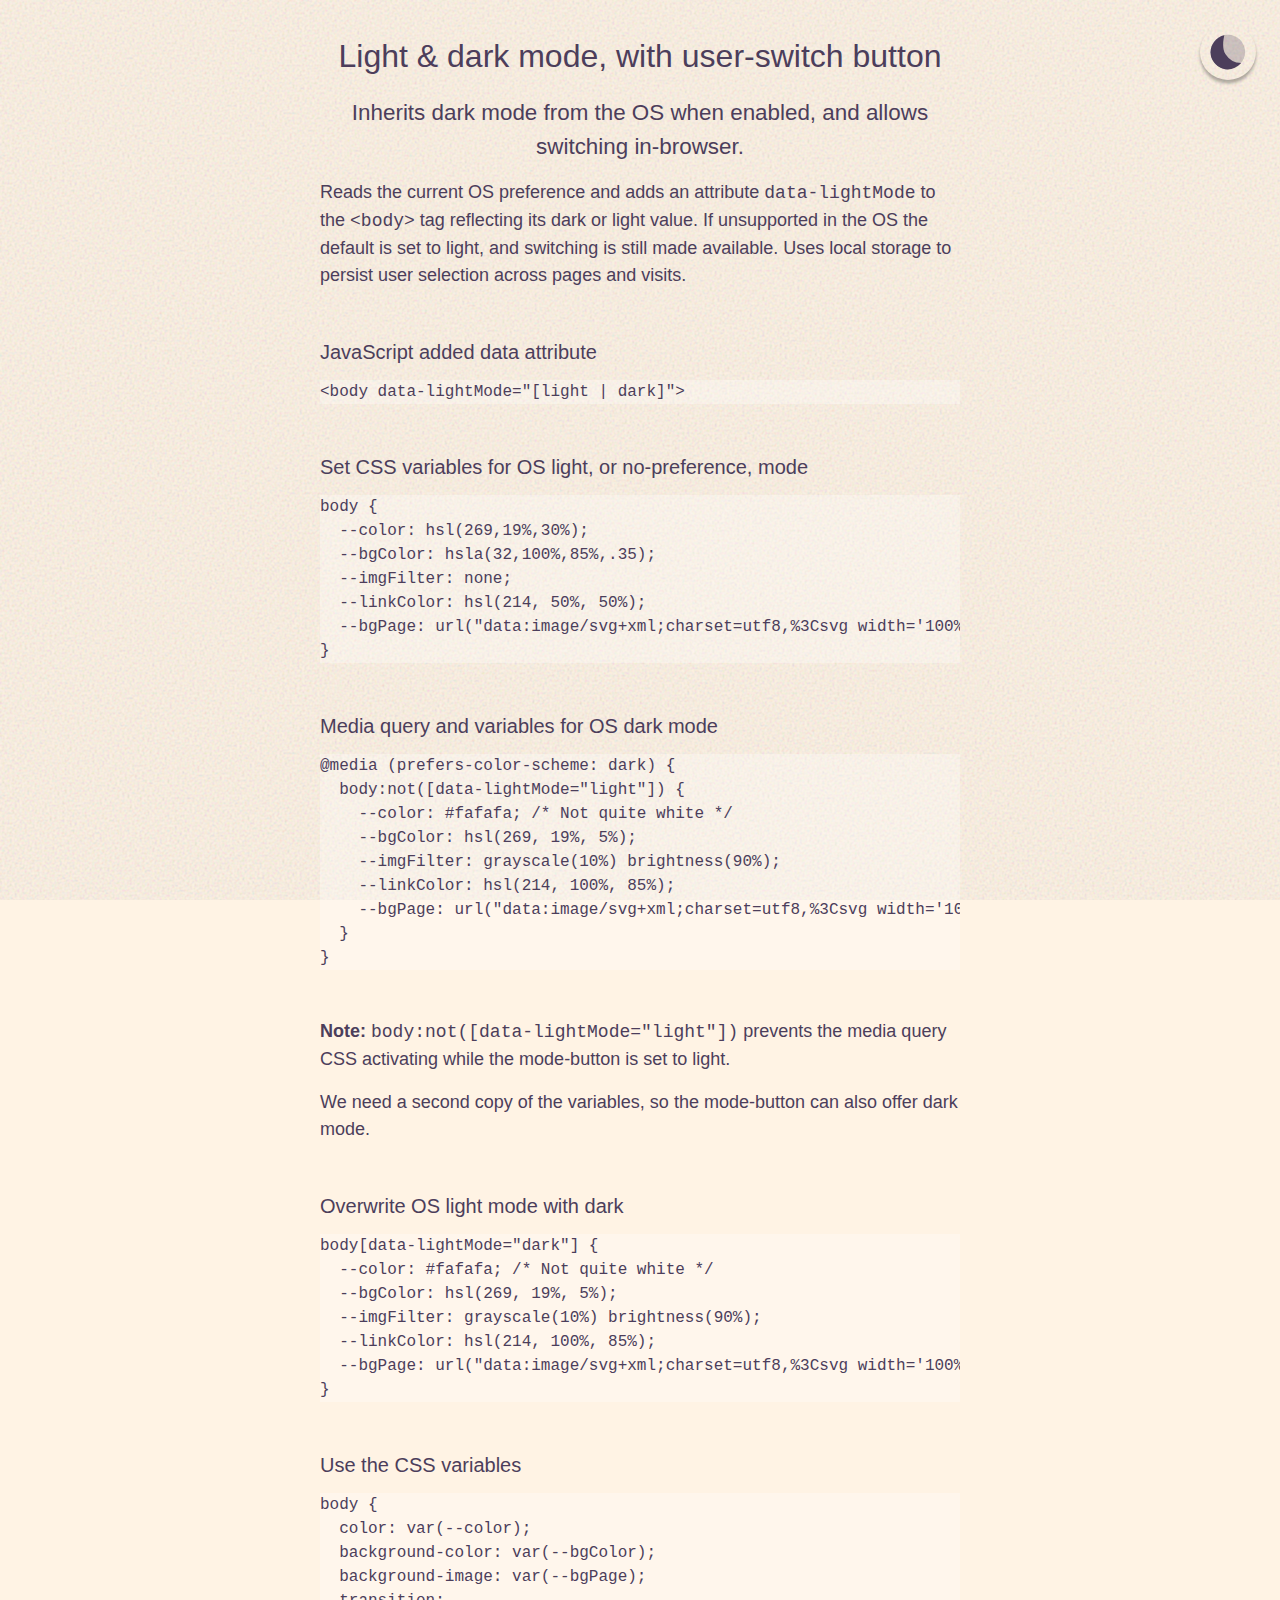
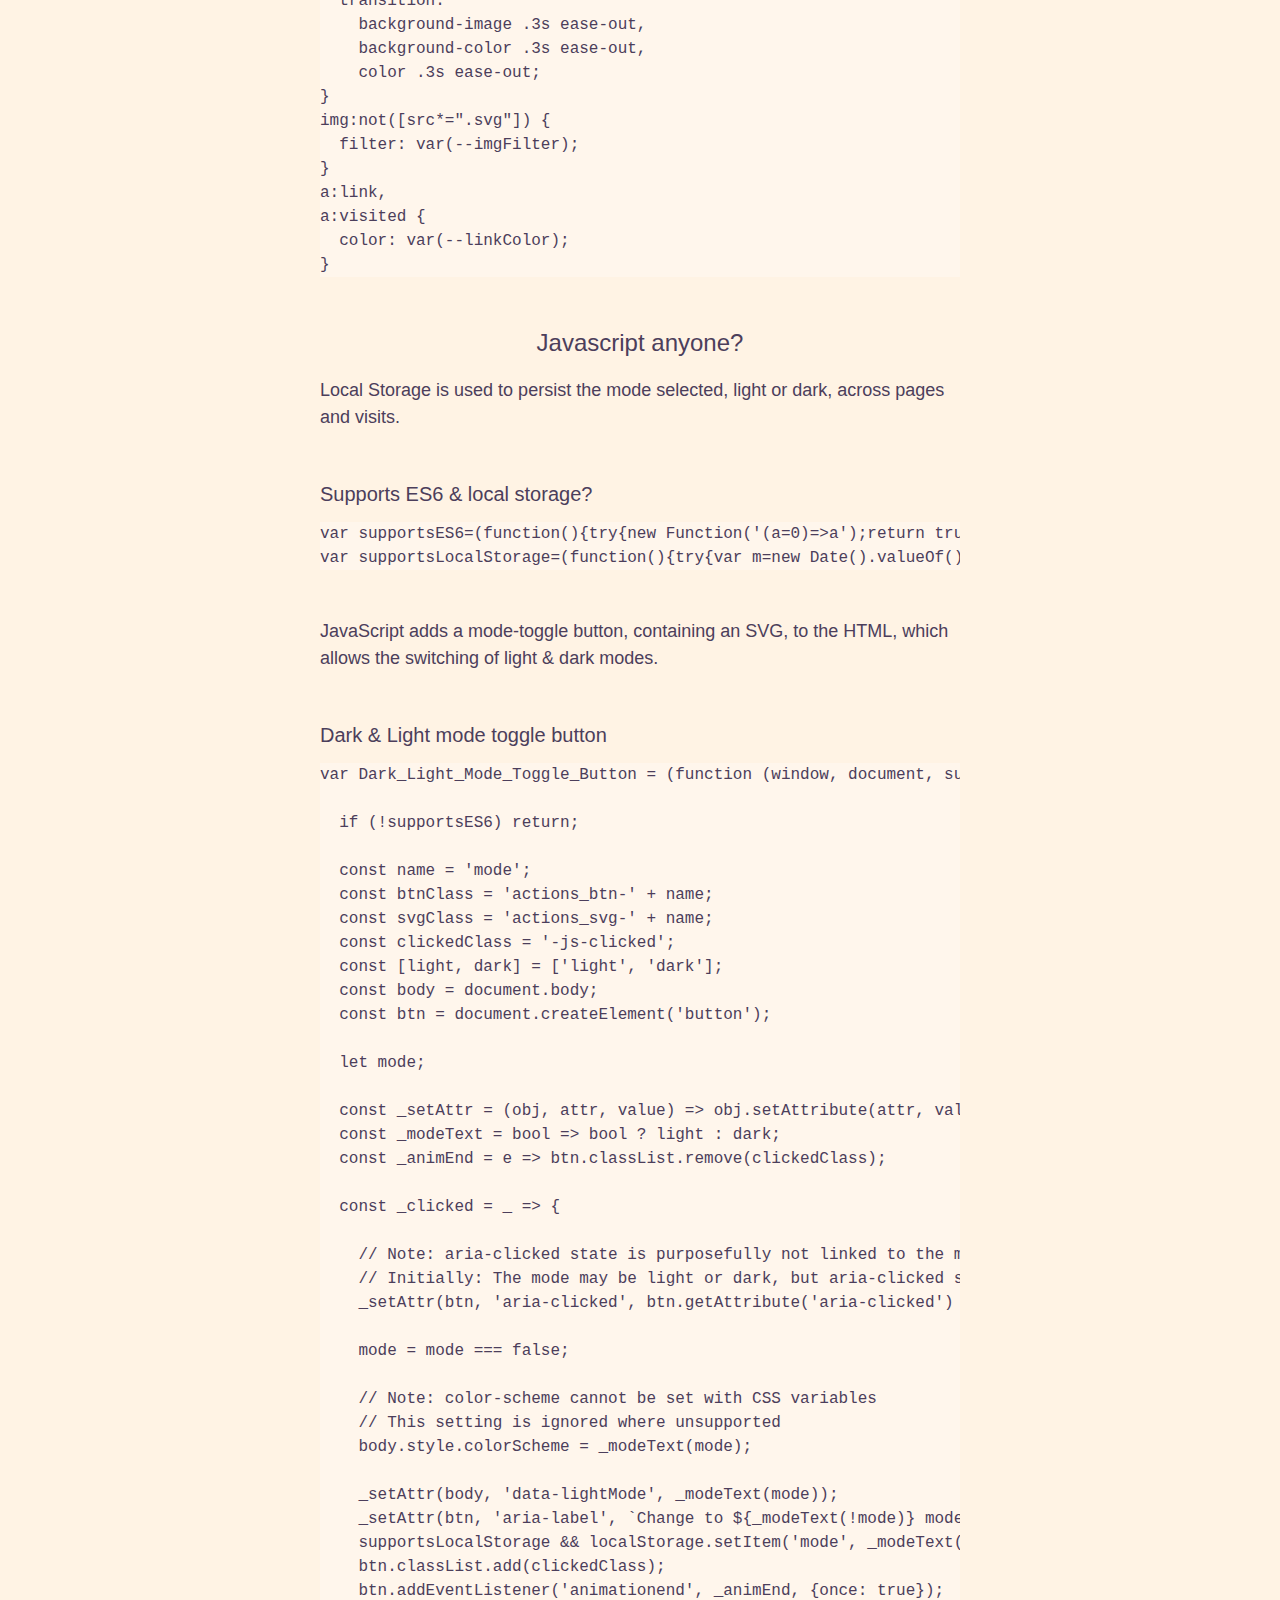
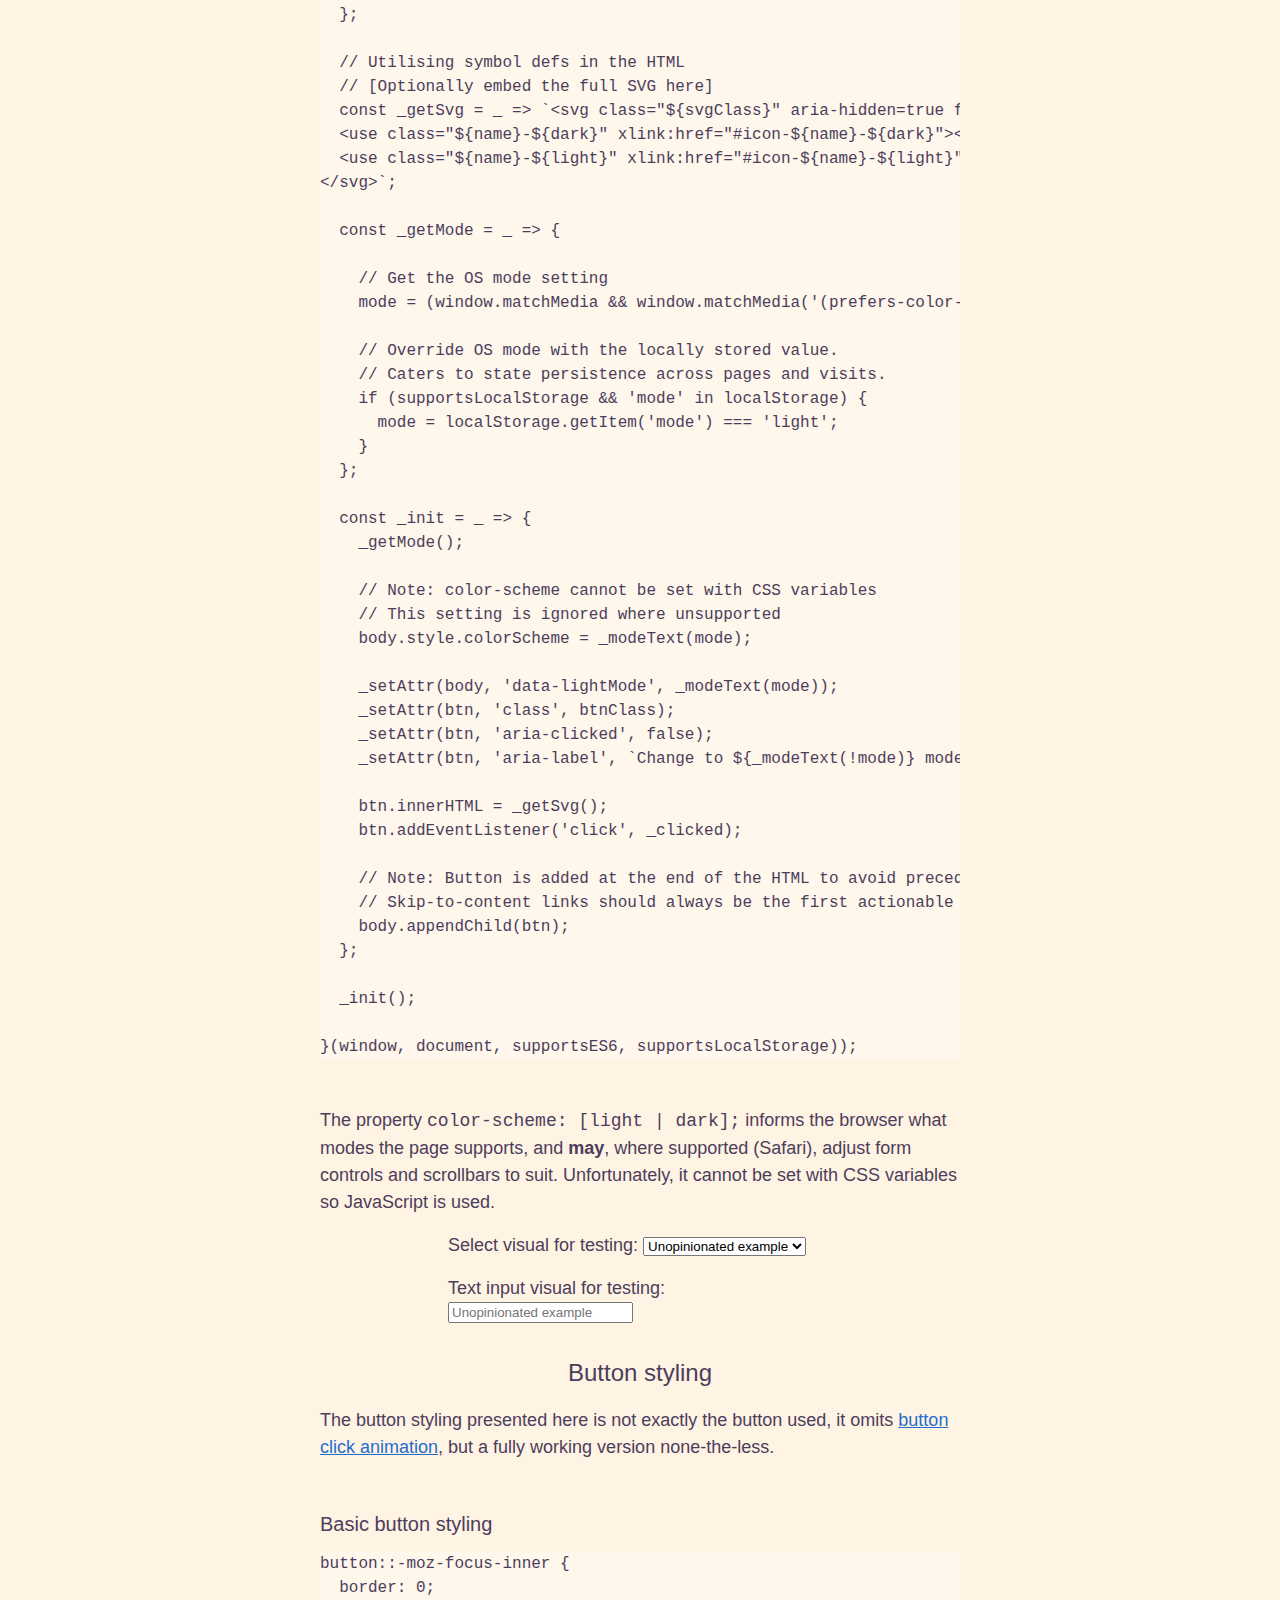
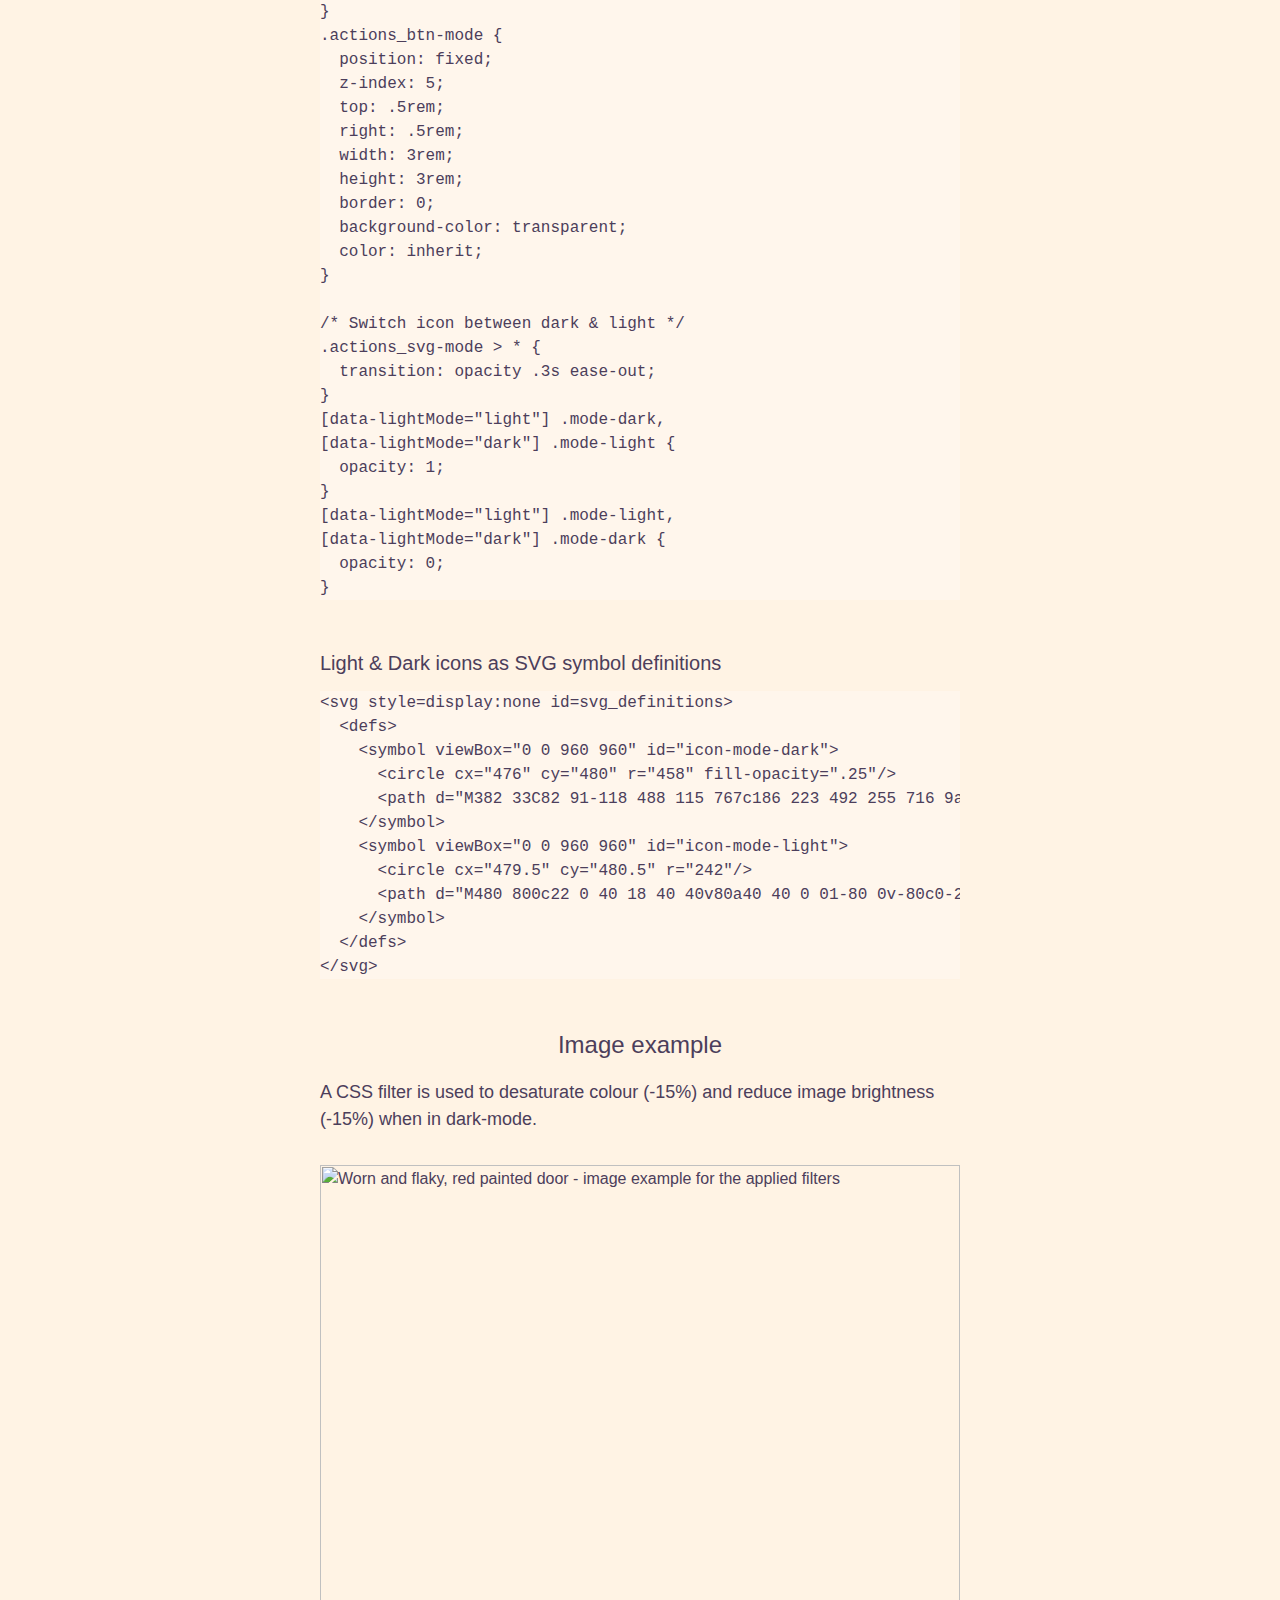
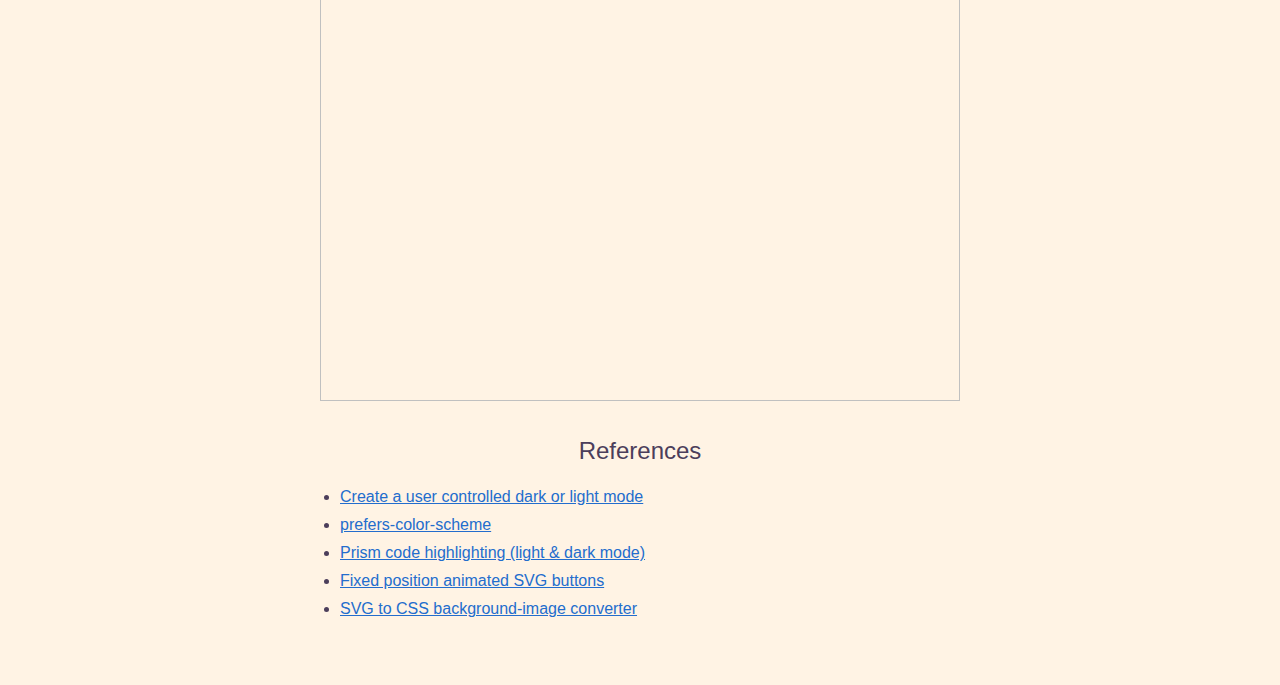
==== btn.html @ 8a1b3139 "uploading" ====
<body>

  <h1>Light &amp; dark mode, with user-switch button</h1>

  <p>Inherits dark mode from the OS when enabled, and allows switching in-browser.</p>
  
  <p>Reads the current OS preference and adds an attribute <code>data-lightMode</code> to the <code>&lt;body&gt;</code> tag reflecting its dark or light value. If unsupported in the OS the default is set to light, and switching is still made available. Uses local storage to persist user selection across pages and visits.</p>


  <figure>
    <figcaption>JavaScript added data attribute</figcaption>
    <pre><code class=language-markup spellcheck=false contenteditable>&lt;body data-lightMode="[light | dark]"&gt;</code></pre>
  </figure>


  <figure>
    <figcaption>Set CSS variables for OS light, or no-preference, mode</figcaption>
    <pre><code class=language-css spellcheck=false contenteditable>body {
  --color: hsl(269,19%,30%);
  --bgColor: hsla(32,100%,85%,.35);
  --imgFilter: none;
  --linkColor: hsl(214, 50%, 50%);
  --bgPage: url("data:image/svg+xml;charset=utf8,%3Csvg width='100%25' xmlns='http://www.w3.org/2000/svg'%3E%3Cdefs%3E%3Cfilter id='a'%3E%3CfeTurbulence type='fractalNoise' baseFrequency='.4'/%3E%3C/filter%3E%3C/defs%3E%3Crect filter='url(%23a)' opacity='.3' width='100%25' height='100%25'/%3E%3C/svg%3E");
}</code></pre>
  </figure>


  <figure>
    <figcaption>Media query and variables for OS dark mode</figcaption>
    <pre><code class=language-css spellcheck=false contenteditable>@media (prefers-color-scheme: dark) {
  body:not([data-lightMode="light"]) {
    --color: #fafafa; /* Not quite white */
    --bgColor: hsl(269, 19%, 5%);
    --imgFilter: grayscale(10%) brightness(90%);
    --linkColor: hsl(214, 100%, 85%);
    --bgPage: url("data:image/svg+xml;charset=utf8,%3Csvg width='100%25' xmlns='http://www.w3.org/2000/svg'%3E%3Cdefs%3E%3Cfilter id='a'%3E%3CfeTurbulence type='fractalNoise' baseFrequency='.4'/%3E%3C/filter%3E%3C/defs%3E%3Crect filter='url(%23a)' opacity='.3' width='100%25' height='100%25'/%3E%3C/svg%3E");
  }
}</code></pre>
  </figure>

  <p><strong>Note:</strong> <code>body:not([data-lightMode="light"])</code> prevents the media query CSS activating while the mode-button is set to light.</p>
  
  <p>We need a second copy of the variables, so the mode-button can also offer dark mode.</p>

  <figure>
    <figcaption>Overwrite OS light mode with dark</figcaption>
    <pre><code class=language-css spellcheck=false contenteditable>body[data-lightMode="dark"] {
  --color: #fafafa; /* Not quite white */
  --bgColor: hsl(269, 19%, 5%);
  --imgFilter: grayscale(10%) brightness(90%);
  --linkColor: hsl(214, 100%, 85%);
  --bgPage: url("data:image/svg+xml;charset=utf8,%3Csvg width='100%25' xmlns='http://www.w3.org/2000/svg'%3E%3Cdefs%3E%3Cfilter id='a'%3E%3CfeTurbulence type='fractalNoise' baseFrequency='.4'/%3E%3C/filter%3E%3C/defs%3E%3Crect filter='url(%23a)' opacity='.3' width='100%25' height='100%25'/%3E%3C/svg%3E");
}</code></pre>
  </figure>

  <figure>
    <figcaption>Use the CSS variables</figcaption>
    <pre><code class=language-css spellcheck=false contenteditable>body {
  color: var(--color);
  background-color: var(--bgColor);
  background-image: var(--bgPage);
  transition: 
    background-image .3s ease-out,
    background-color .3s ease-out,
    color .3s ease-out;
}
img:not([src*=".svg"]) {
  filter: var(--imgFilter);
}
a:link,
a:visited {
  color: var(--linkColor);
}</code></pre>
  </figure>



  <h2>Javascript anyone?</h2>

  <p>Local Storage is used to persist the mode selected, light or dark, across pages and visits.</p>

  <figure>
    <figcaption>Supports ES6 &amp; local storage?</figcaption>
    <pre><code class=language-javascript spellcheck=false contenteditable>var supportsES6=(function(){try{new Function('(a=0)=>a');return true}catch(err){console.log('No ES6');return false}}());
var supportsLocalStorage=(function(){try{var m=new Date().valueOf()+"";localStorage.setItem(m,m);localStorage.removeItem(m);return true}catch(e){console.log("localStorage unavailable");return false}}());</code></pre>
  </figure>


  <p>JavaScript adds a mode-toggle button, containing an SVG, to the HTML, which allows the switching of light &amp; dark modes.</p>


  <figure>
    <figcaption>Dark &amp; Light mode toggle button</figcaption>
    <pre><code class=language-javascript spellcheck=false contenteditable>var Dark_Light_Mode_Toggle_Button = (function (window, document, supportsES6, supportsLocalStorage) {

  if (!supportsES6) return;

  const name = 'mode';
  const btnClass = 'actions_btn-' + name;
  const svgClass = 'actions_svg-' + name;
  const clickedClass = '-js-clicked';
  const [light, dark] = ['light', 'dark'];
  const body = document.body;
  const btn = document.createElement('button');

  let mode;

  const _setAttr = (obj, attr, value) =&gt; obj.setAttribute(attr, value);
  const _modeText = bool =&gt; bool ? light : dark;
  const _animEnd = e =&gt; btn.classList.remove(clickedClass);

  const _clicked = _ =&gt; {

    // Note: aria-clicked state is purposefully not linked to the mode setting.
    // Initially: The mode may be light or dark, but aria-clicked state is always false.
    _setAttr(btn, 'aria-clicked', btn.getAttribute('aria-clicked') === 'false');

    mode = mode === false;

    // Note: color-scheme cannot be set with CSS variables
    // This setting is ignored where unsupported
    body.style.colorScheme = _modeText(mode);

    _setAttr(body, 'data-lightMode', _modeText(mode));
    _setAttr(btn, 'aria-label', `Change to ${_modeText(!mode)} mode`);
    supportsLocalStorage && localStorage.setItem('mode', _modeText(mode));
    btn.classList.add(clickedClass);
    btn.addEventListener('animationend', _animEnd, {once: true});
  };

  // Utilising symbol defs in the HTML
  // [Optionally embed the full SVG here]
  const _getSvg = _ =&gt; `&lt;svg class="${svgClass}" aria-hidden=true focusable=false&gt;
  &lt;use class="${name}-${dark}" xlink:href="#icon-${name}-${dark}"&gt;&lt;/use&gt;
  &lt;use class="${name}-${light}" xlink:href="#icon-${name}-${light}"&gt;&lt;/use&gt;
&lt;/svg&gt;`;

  const _getMode = _ =&gt; {

    // Get the OS mode setting
    mode = (window.matchMedia &amp;&amp; window.matchMedia('(prefers-color-scheme: dark)').matches) ? false : true;

    // Override OS mode with the locally stored value.
    // Caters to state persistence across pages and visits.
    if (supportsLocalStorage &amp;&amp; 'mode' in localStorage) {
      mode = localStorage.getItem('mode') === 'light';
    }
  };

  const _init = _ =&gt; {
    _getMode();

    // Note: color-scheme cannot be set with CSS variables
    // This setting is ignored where unsupported
    body.style.colorScheme = _modeText(mode);

    _setAttr(body, 'data-lightMode', _modeText(mode));
    _setAttr(btn, 'class', btnClass);
    _setAttr(btn, 'aria-clicked', false);
    _setAttr(btn, 'aria-label', `Change to ${_modeText(!mode)} mode`);

    btn.innerHTML = _getSvg();
    btn.addEventListener('click', _clicked);

    // Note: Button is added at the end of the HTML to avoid preceding an accessibility skip-to-content link.
    // Skip-to-content links should always be the first actionable asset on a web page.
    body.appendChild(btn);
  };

  _init();

}(window, document, supportsES6, supportsLocalStorage));</code></pre>
  </figure>


  <p>The property <code class=language-css>color-scheme: [light | dark];</code> informs the browser what modes the page supports, and <strong>may</strong>, where supported (Safari), adjust form controls and scrollbars to suit. Unfortunately, it cannot be set with CSS variables so JavaScript is used.</p>

  <p>
    <label>Select visual for testing:
      <select aria-label="Visual demonstration" role=presentation>
        <option>Unopinionated example</option>
        <option>Unopinionated example</option>
        <option>Unopinionated example</option>
        <option>Unopinionated example</option>
      </select>
    </label>
    <label>Text input visual for testing:
      <input type=text placeholder="Unopinionated example" role=presentation>
    </label>
  </p>

  <h2>Button styling</h2>


  <p>The button styling presented here is not exactly the button used, it omits <a target=_blank title="[new window]" href="https://codepen.io/2kool2/pen/aboydMX">button click animation</a>, but a fully working version none-the-less.</p>


  <figure>
    <figcaption>Basic button styling</figcaption>
    <pre><code class=language-css spellcheck=false contenteditable>button::-moz-focus-inner {
  border: 0;
}
.actions_btn-mode {
  position: fixed;
  z-index: 5;
  top: .5rem;
  right: .5rem;
  width: 3rem;
  height: 3rem;
  border: 0;
  background-color: transparent;
  color: inherit;
}

/* Switch icon between dark &amp; light */
.actions_svg-mode > * {
  transition: opacity .3s ease-out;
}
[data-lightMode="light"] .mode-dark,
[data-lightMode="dark"] .mode-light {
  opacity: 1;
}
[data-lightMode="light"] .mode-light,
[data-lightMode="dark"] .mode-dark {
  opacity: 0;
}</code></pre>
  </figure>


  <figure>
    <figcaption>Light &amp; Dark icons as SVG symbol definitions</figcaption>
    <pre><code class=language-markup spellcheck=false contenteditable>&lt;svg style=display:none id=svg_definitions&gt;
  &lt;defs&gt;
    &lt;symbol viewBox="0 0 960 960" id="icon-mode-dark"&gt;
      &lt;circle cx="476" cy="480" r="458" fill-opacity=".25"/&gt;
      &lt;path d="M382 33C82 91-118 488 115 767c186 223 492 255 716 9a515 515 0 01-421-243c-94-157-56-368-28-500z"/&gt;
    &lt;/symbol&gt;
    &lt;symbol viewBox="0 0 960 960" id="icon-mode-light"&gt;
      &lt;circle cx="479.5" cy="480.5" r="242"/&gt;
      &lt;path d="M480 800c22 0 40 18 40 40v80a40 40 0 01-80 0v-80c0-22 18-40 40-40zm480-320c0 22-18 40-40 40h-80a40 40 0 010-80h80c22 0 40 18 40 40zM706 763l57 56a40 40 0 1056-56l-56-57a40 40 0 10-57 57zm-509 56l57-56a40 40 0 10-57-57l-56 57a40 40 0 1056 56zm-77-379a40 40 0 010 80H40a40 40 0 010-80h80zm21-243l56 57a40 40 0 1057-57l-57-56a40 40 0 10-56 56zm622 57l56-57a40 40 0 10-56-56l-57 56a40 40 0 1057 57zM440 40v80a40 40 0 0080 0V40a40 40 0 00-80 0z"/&gt;
    &lt;/symbol&gt;
  &lt;/defs&gt;
&lt;/svg&gt;</code></pre>
  </figure>
  
  <section>
    <h2>Image example</h2>
    <p>A CSS filter is used to desaturate colour (-15%) and reduce image brightness (-15%) when in dark-mode.</p>
    <img src="https://websemantics.uk/unsplash/red-door.jpg" style="display:block;width:100%;max-width:40rem;margin:2rem auto" alt="Worn and flaky, red painted door - image example for the applied filters"
  </section>


  <h2>References</h2>

  <ul>
    <li><a target=_blank title="[new window]" href="https://hankchizljaw.com/wrote/create-a-user-controlled-dark-or-light-mode/">Create a user controlled dark or light mode</a></li>
    <li><a target=_blank title="[new window]" href="https://web.dev/prefers-color-scheme/">prefers-color-scheme</a></li>
    <li><a target=_blank title="[new window]" href="https://codepen.io/2kool2/pen/MEbeEg">Prism code highlighting (light & dark mode)</a></li>
    <li><a target=_blank title="[new window]" href="https://codepen.io/2kool2/pen/aboydMX">Fixed position animated SVG buttons</a></li>
    <li><a target=_blank title="[new window]" href="https://websemantics.uk/tools/svg-to-background-image-conversion/">SVG to CSS background-image converter</a></li>
<!--
    <li><a target=_blank title="[new window]" href=""></a></li>
-->
  </ul>


<!-- Icon Definitions -->

<svg style=display:none id=svg_definitions>
  <defs>

    <symbol viewBox="0 0 960 960" id="icon-mode-dark">
      <circle cx="476" cy="480" r="458" fill-opacity=".5"/>
      <path d="M382 33C82 91-118 488 115 767c186 223 492 255 716 9a515 515 0 01-421-243c-94-157-56-368-28-500z"/>
    </symbol>
    <symbol viewBox="0 0 960 960" id="icon-mode-light">
      <circle cx="479.5" cy="480.5" r="242"/>
      <path d="M480 800c22 0 40 18 40 40v80a40 40 0 01-80 0v-80c0-22 18-40 40-40zm480-320c0 22-18 40-40 40h-80a40 40 0 010-80h80c22 0 40 18 40 40zM706 763l57 56a40 40 0 1056-56l-56-57a40 40 0 10-57 57zm-509 56l57-56a40 40 0 10-57-57l-56 57a40 40 0 1056 56zm-77-379a40 40 0 010 80H40a40 40 0 010-80h80zm21-243l56 57a40 40 0 1057-57l-57-56a40 40 0 10-56 56zm622 57l56-57a40 40 0 10-56-56l-57 56a40 40 0 1057 57zM440 40v80a40 40 0 0080 0V40a40 40 0 00-80 0z"/>
    </symbol>
  </defs>
</svg>

</body>


<style id=basic_page_styles>
*, *::after, *::before {
  box-sizing: inherit;
}
body {
  font-family: sans-serif;
  text-rendering: optimizeLegibility;
  line-height: 1.5;
  margin: 1rem;
  padding-bottom: 2rem;
  background-attachment: fixed;
}
h1,h2 {
  font-weight: 100;
  margin-top: 2rem;
  margin-bottom: 1rem;
  text-align: center;
}
h1 + p {
  font-size: 1.4rem;
  text-align: center;
}
p {
  font-size: 1.125rem;
}
ul, p {
  max-width: 40rem;
  margin: 1rem auto;
}
li {
  margin:.25rem 0;
}
figure {
  max-width: 40rem;
  margin: 3rem auto;
}
figcaption {
  font-size: 1.25rem;
}
pre {
  overflow: scroll;
  background-color: hsla(0,0%,100%, 0.3);
}
code {
  font-family: monospace, monospace;
  font-size: inherit;
}
label {
  display: block;
  margin: 1rem auto;
  max-width: 24rem;
}
</style>


<style id=action_button_animations>

/* Buttons (or links) */

[class^="actions_btn"],
[class^="actions_btn"]:visited {

  /* button colors light */
  --btn-fg: #503660;
  --btn-bg: #fafafd;
  --btn-fg-hover: #418cec;
  --btn-bg-hover: #fff;

  box-sizing: content-box;
  display: block;
  width: 2.25rem;
  height: 2.25rem;
  padding: 0.25rem;
  color: var(--btn-fg);
  background-color: var(--btn-bg);
  border: 0.125rem solid transparent;
  border-radius: 50%;
  box-shadow: 0 0.25em 0.25em rgba(0, 0, 0, 0.3);
  text-decoration: none;
  outline: 0 solid;
  transition: all 0.3s ease-out;
}
[class^="actions_btn"]:hover,
[class^="actions_btn"]:focus {
  color: var(--btn-fg-hover);
  background-color: var(--btn-bg-hover);
  border-color: var(--btn-fg-hover);
  transform: scale(1.2);
  box-shadow: 0 0.5em 0.5em rgba(0, 0, 0, 0.4);
}
[class^="actions_svg"] {
  width: 2.25rem;
  height: 2.25rem;
  fill: currentColor;
  stroke: currentColor;
  border-radius: 100%;
  overflow: hidden;
  pointer-events: none;
  transition: transform 0.5s ease-out;
}

/* Button click animation */

[class^="actions_btn"].-js-clicked {
  animation: actions_btn-clicked 0.3s ease-out forwards;
}
@keyframes actions_btn-clicked {
  0% {transform: scale(1.2);}
  50% {transform: scale(0.8);}
  100% {transform: scale(1.2);}
}

/* Remove all buttons from printouts */

@media print {
  [class^="actions_container"] {
    display: none !important;
  }
}

body {
  --color: hsl(269, 19%, 30%);
  --bgColor: hsla(32,100%,85%,.35);
  --linkColor: hsla(214, 71%, 47%, 1);
  --linkColorHover: hsla(214, 100%, 35%, 1);
  --linkBgHover: hsla(214, 100%, 85%, 1);
  --linkFocus: hsla(214, 71%, 80%, 0.3);
  --focusOutline: var(--linkFocus) solid 0.25rem;
  --imgFilter: none;
  --bgPage: url("data:image/svg+xml;charset=utf8,%3Csvg xmlns='http://www.w3.org/2000/svg'%3E%3Cdefs%3E%3Cfilter id='a'%3E%3CfeTurbulence type='fractalNoise' baseFrequency='.4'/%3E%3C/filter%3E%3C/defs%3E%3Crect filter='url(%23a)' opacity='.3' width='100%25' height='100%25'/%3E%3C/svg%3E");
}
@media (prefers-color-scheme: dark) {
  body:not([data-lightMode="light"]) {
    --color: #fafafa;
    --bgColor: hsl(269, 19%, 5%);
    --linkColor: hsla(214, 100%, 80%, 1);
    --linkColorHover: hsla(214, 100%, 11%, 1);
    --linkFocus: hsla(214, 100%, 80%, .5);
    --focusOutline: hsla(214, 100%, 85%, .6) solid .25rem;
    --imgFilter: grayscale(15%) brightness(85%);
    --bgPage: url("data:image/svg+xml;charset=utf8,%3Csvg xmlns='http://www.w3.org/2000/svg'%3E%3Cdefs%3E%3Cfilter id='a'%3E%3CfeTurbulence type='fractalNoise' baseFrequency='.7'/%3E%3C/filter%3E%3C/defs%3E%3Crect filter='url(%23a)' opacity='.3' width='100%25' height='100%25'/%3E%3C/svg%3E");
  }
}
/* Duplicated dark mode for button action */
body[data-lightMode="dark"] {
  --color: #fff;
  --bgColor: hsl(269, 19%, 5%);
  --linkColor: hsla(214, 100%, 80%, 1);
  --linkColorHover: hsla(214, 100%, 11%, 1);
  --linkFocus: hsla(214, 100%, 80%, .6);
  --focusOutline: hsla(214, 100%, 85%, .6) solid .25rem;
  --imgFilter: grayscale(15%) brightness(85%);
  --bgPage: url("data:image/svg+xml;charset=utf8,%3Csvg xmlns='http://www.w3.org/2000/svg'%3E%3Cdefs%3E%3Cfilter id='a'%3E%3CfeTurbulence type='fractalNoise' baseFrequency='.7'/%3E%3C/filter%3E%3C/defs%3E%3Crect filter='url(%23a)' opacity='.3' width='100%25' height='100%25'/%3E%3C/svg%3E");
}

body {
  color: var(--color);
  background-color: var(--bgColor);
  background-image: var(--bgPage);
  transition: 
    background-image .3s ease-out,
    background-color .3s ease-out,
    color .3s ease-out;
}

img:not([src*=".svg"]) {
  filter: var(--imgFilter);
  transition: filter 0.3s ease-out;
}

a:link,
a:visited {
  color: var(--linkColor);
  text-decoration-color: var(--linkColorUnderline);
  outline: hsla(214, 71%, 80%, 0); solid .25rem;
  transition:
    color .3s ease-out,
    background-color .3s ease-out,
    outline-color .3s ease-out;
}
a:hover,
a:focus {
  color: var(--linkColorHover);
  outline: var(--linkBgHover) solid .25rem;
  background-color: var(--linkBgHover);
}

button::-moz-focus-inner {
  border: 0;
}
.actions_btn-mode {
  --fromEdge: .5rem;
  position: fixed;
  z-index: 5;
  top: var(--fromEdge);
  right: var(--fromEdge);
  width: 3rem;
  height: 3rem;
  border: 0;
  background-color: transparent;
  color: inherit;
}
@media (min-width: 768px) {
  .actions_btn-mode {
    --fromEdge: 1.5rem;
  }
}

/* Switch icon between dark &amp; light */
.actions_svg-mode > * {
  transition: opacity .3s ease-out;
}
[data-lightMode="light"] .mode-dark,
[data-lightMode="dark"] .mode-light {
  opacity: 1;
}
[data-lightMode="light"] .mode-light,
[data-lightMode="dark"] .mode-dark {
  opacity: 0;
}
</style>
<script>
  var supportsES6=(function(){try{new Function('(a=0)=>a');return true}catch(e){console.log('No ES6');return false}}());


var supportsLocalStorage=(function(){try{var m=new Date().valueOf()+"";localStorage.setItem(m,m);localStorage.removeItem(m);return true}catch(e){console.log("localStorage unavailable");return false}}());


// Adds a mode toggle button, containing an SVG, to the HTML 
var Dark_Light_Mode_Toggle_Button = (function (window, document, supportsES6, supportsLocalStorage) {

  if (!supportsES6) return;

  const name = 'mode';
  const btnClass = 'actions_btn-' + name;
  const svgClass = 'actions_svg-' + name;
  const clickedClass = '-js-clicked';
  const [light, dark] = ['light', 'dark'];
  const body = document.body;
  const btn = document.createElement('button');

  let mode;

  const _setAttr = (obj, attr, value) => obj.setAttribute(attr, value);
  const _modeText = bool => bool ? light : dark;
  const _animEnd = e => btn.classList.remove(clickedClass);


  const _clicked = _ => {

    // Note: Pressed state is purposefully not linked to the mode setting.
    // Initially the mode may be light or dark, but pressed state is always false.
    // _setAttr(btn, 'aria-pressed', btn.getAttribute('aria-pressed') === 'false');
    _setAttr(btn, 'aria-clicked', btn.getAttribute('aria-clicked') === 'false');

    mode = mode === false;
    body.style.colorScheme = _modeText(mode); // Ignored where unsupported
    _setAttr(body, 'data-lightMode', _modeText(mode));
    _setAttr(btn, 'aria-label', `Change to ${_modeText(!mode)} mode`);
    supportsLocalStorage && localStorage.setItem('mode', _modeText(mode));
    btn.classList.add(clickedClass);
    btn.addEventListener('animationend', _animEnd, {once: true});
  };


// Using symbol defs in the HTML
//   const _getSvg = _ => `<svg class=${svgClass} aria-hidden=true focusable=false>
//   <use class="${name}-${dark}" xlink:href="#icon-${name}-${dark}"></use>
//   <use class="${name}-${light}" xlink:href="#icon-${name}-${light}"></use>
// </svg>`;

  // Using an embedded SVG - So I can include this JS into other CodePen projects
  const _getSvg = _ => `<svg class="${svgClass}" aria-hidden=true focusable=false viewbox="0 0 960 960">
  <g class="${name}-${dark}">
    <circle cx="476" cy="480" r="458" fill-opacity=".25"/>
    <path d="M382 33C82 91-118 488 115 767c186 223 492 255 716 9a515 515 0 01-421-243c-94-157-56-368-28-500z"/>
  </g>
  <g class="${name}-${light}">
    <circle cx="479.5" cy="480.5" r="242"/>
    <path d="M480 800c22 0 40 18 40 40v80a40 40 0 01-80 0v-80c0-22 18-40 40-40zm480-320c0 22-18 40-40 40h-80a40 40 0 010-80h80c22 0 40 18 40 40zM706 763l57 56a40 40 0 1056-56l-56-57a40 40 0 10-57 57zm-509 56l57-56a40 40 0 10-57-57l-56 57a40 40 0 1056 56zm-77-379a40 40 0 010 80H40a40 40 0 010-80h80zm21-243l56 57a40 40 0 1057-57l-57-56a40 40 0 10-56 56zm622 57l56-57a40 40 0 10-56-56l-57 56a40 40 0 1057 57zM440 40v80a40 40 0 0080 0V40a40 40 0 00-80 0z"/>
  </g>
</svg>`;


  const _getMode = _ => {

    // Get the OS mode setting
    mode = (window.matchMedia && window.matchMedia('(prefers-color-scheme: dark)').matches) ? false : true;

    // Override OS mode with the locally stored value.
    // Caters to state persistence across pages and visits.
    if (supportsLocalStorage && 'mode' in localStorage) {
      mode = localStorage.getItem('mode') === 'light';
    }
  };


  const _init = _ => {

    _getMode();

    // color-scheme cannot be set with CSS variable
    // Ignored where unsupported
    body.style.colorScheme = _modeText(mode);

    _setAttr(body, 'data-lightMode', _modeText(mode));
    _setAttr(btn, 'class', btnClass);
    // _setAttr(btn, 'aria-pressed', false);
    _setAttr(btn, 'role', 'switch');
    _setAttr(btn, 'aria-clicked', false);
    _setAttr(btn, 'aria-label', `Change to ${_modeText(!mode)} mode`);

    btn.innerHTML = _getSvg();
    btn.addEventListener('click', _clicked);

    // Note: Button is added at the end of the HTML to avoid preceding an accessibility skip-to-content link.
    // Skip-to-content links should always be the first actionable asset on a web page.
    body.appendChild(btn);
    
  };

  _init();

}(window, document, supportsES6, supportsLocalStorage));

</script>
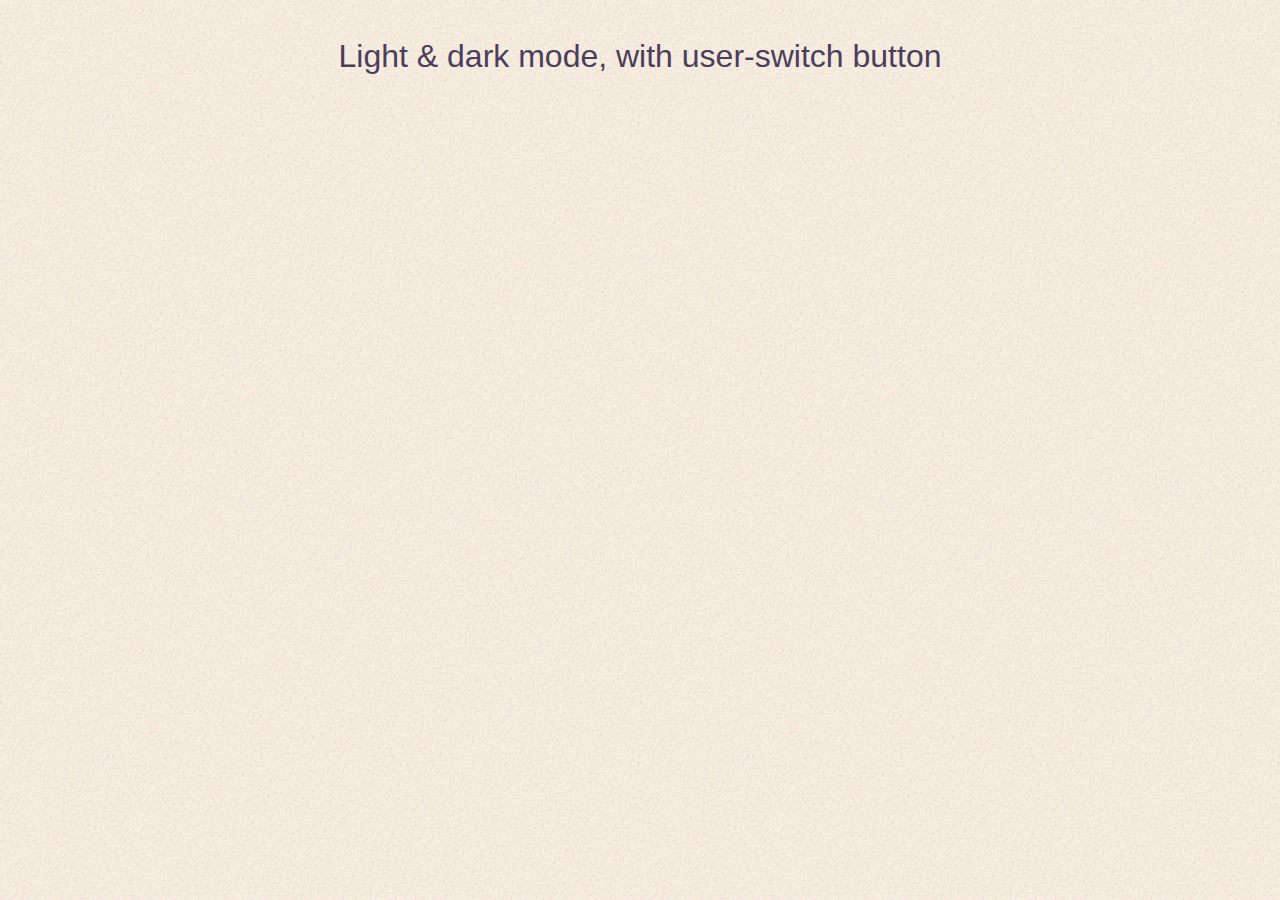
==== commit d3a787b5: "updates" ====
--- a/btn.html
+++ b/btn.html
@@ -1,270 +1,15 @@
+<!DOCTYPE html>
+<html lang="en">
+<head>
+  <meta charset="UTF-8">
+  <meta http-equiv="X-UA-Compatible" content="IE=edge">
+  <meta name="viewport" content="width=device-width, initial-scale=1.0">
+  <title>Dark mode</title>
+  <link rel="stylesheet" href="./stylebtn.css">
+</head>
 <body>
 
   <h1>Light &amp; dark mode, with user-switch button</h1>
-
-  <p>Inherits dark mode from the OS when enabled, and allows switching in-browser.</p>
-  
-  <p>Reads the current OS preference and adds an attribute <code>data-lightMode</code> to the <code>&lt;body&gt;</code> tag reflecting its dark or light value. If unsupported in the OS the default is set to light, and switching is still made available. Uses local storage to persist user selection across pages and visits.</p>
-
-
-  <figure>
-    <figcaption>JavaScript added data attribute</figcaption>
-    <pre><code class=language-markup spellcheck=false contenteditable>&lt;body data-lightMode="[light | dark]"&gt;</code></pre>
-  </figure>
-
-
-  <figure>
-    <figcaption>Set CSS variables for OS light, or no-preference, mode</figcaption>
-    <pre><code class=language-css spellcheck=false contenteditable>body {
-  --color: hsl(269,19%,30%);
-  --bgColor: hsla(32,100%,85%,.35);
-  --imgFilter: none;
-  --linkColor: hsl(214, 50%, 50%);
-  --bgPage: url("data:image/svg+xml;charset=utf8,%3Csvg width='100%25' xmlns='http://www.w3.org/2000/svg'%3E%3Cdefs%3E%3Cfilter id='a'%3E%3CfeTurbulence type='fractalNoise' baseFrequency='.4'/%3E%3C/filter%3E%3C/defs%3E%3Crect filter='url(%23a)' opacity='.3' width='100%25' height='100%25'/%3E%3C/svg%3E");
-}</code></pre>
-  </figure>
-
-
-  <figure>
-    <figcaption>Media query and variables for OS dark mode</figcaption>
-    <pre><code class=language-css spellcheck=false contenteditable>@media (prefers-color-scheme: dark) {
-  body:not([data-lightMode="light"]) {
-    --color: #fafafa; /* Not quite white */
-    --bgColor: hsl(269, 19%, 5%);
-    --imgFilter: grayscale(10%) brightness(90%);
-    --linkColor: hsl(214, 100%, 85%);
-    --bgPage: url("data:image/svg+xml;charset=utf8,%3Csvg width='100%25' xmlns='http://www.w3.org/2000/svg'%3E%3Cdefs%3E%3Cfilter id='a'%3E%3CfeTurbulence type='fractalNoise' baseFrequency='.4'/%3E%3C/filter%3E%3C/defs%3E%3Crect filter='url(%23a)' opacity='.3' width='100%25' height='100%25'/%3E%3C/svg%3E");
-  }
-}</code></pre>
-  </figure>
-
-  <p><strong>Note:</strong> <code>body:not([data-lightMode="light"])</code> prevents the media query CSS activating while the mode-button is set to light.</p>
-  
-  <p>We need a second copy of the variables, so the mode-button can also offer dark mode.</p>
-
-  <figure>
-    <figcaption>Overwrite OS light mode with dark</figcaption>
-    <pre><code class=language-css spellcheck=false contenteditable>body[data-lightMode="dark"] {
-  --color: #fafafa; /* Not quite white */
-  --bgColor: hsl(269, 19%, 5%);
-  --imgFilter: grayscale(10%) brightness(90%);
-  --linkColor: hsl(214, 100%, 85%);
-  --bgPage: url("data:image/svg+xml;charset=utf8,%3Csvg width='100%25' xmlns='http://www.w3.org/2000/svg'%3E%3Cdefs%3E%3Cfilter id='a'%3E%3CfeTurbulence type='fractalNoise' baseFrequency='.4'/%3E%3C/filter%3E%3C/defs%3E%3Crect filter='url(%23a)' opacity='.3' width='100%25' height='100%25'/%3E%3C/svg%3E");
-}</code></pre>
-  </figure>
-
-  <figure>
-    <figcaption>Use the CSS variables</figcaption>
-    <pre><code class=language-css spellcheck=false contenteditable>body {
-  color: var(--color);
-  background-color: var(--bgColor);
-  background-image: var(--bgPage);
-  transition: 
-    background-image .3s ease-out,
-    background-color .3s ease-out,
-    color .3s ease-out;
-}
-img:not([src*=".svg"]) {
-  filter: var(--imgFilter);
-}
-a:link,
-a:visited {
-  color: var(--linkColor);
-}</code></pre>
-  </figure>
-
-
-
-  <h2>Javascript anyone?</h2>
-
-  <p>Local Storage is used to persist the mode selected, light or dark, across pages and visits.</p>
-
-  <figure>
-    <figcaption>Supports ES6 &amp; local storage?</figcaption>
-    <pre><code class=language-javascript spellcheck=false contenteditable>var supportsES6=(function(){try{new Function('(a=0)=>a');return true}catch(err){console.log('No ES6');return false}}());
-var supportsLocalStorage=(function(){try{var m=new Date().valueOf()+"";localStorage.setItem(m,m);localStorage.removeItem(m);return true}catch(e){console.log("localStorage unavailable");return false}}());</code></pre>
-  </figure>
-
-
-  <p>JavaScript adds a mode-toggle button, containing an SVG, to the HTML, which allows the switching of light &amp; dark modes.</p>
-
-
-  <figure>
-    <figcaption>Dark &amp; Light mode toggle button</figcaption>
-    <pre><code class=language-javascript spellcheck=false contenteditable>var Dark_Light_Mode_Toggle_Button = (function (window, document, supportsES6, supportsLocalStorage) {
-
-  if (!supportsES6) return;
-
-  const name = 'mode';
-  const btnClass = 'actions_btn-' + name;
-  const svgClass = 'actions_svg-' + name;
-  const clickedClass = '-js-clicked';
-  const [light, dark] = ['light', 'dark'];
-  const body = document.body;
-  const btn = document.createElement('button');
-
-  let mode;
-
-  const _setAttr = (obj, attr, value) =&gt; obj.setAttribute(attr, value);
-  const _modeText = bool =&gt; bool ? light : dark;
-  const _animEnd = e =&gt; btn.classList.remove(clickedClass);
-
-  const _clicked = _ =&gt; {
-
-    // Note: aria-clicked state is purposefully not linked to the mode setting.
-    // Initially: The mode may be light or dark, but aria-clicked state is always false.
-    _setAttr(btn, 'aria-clicked', btn.getAttribute('aria-clicked') === 'false');
-
-    mode = mode === false;
-
-    // Note: color-scheme cannot be set with CSS variables
-    // This setting is ignored where unsupported
-    body.style.colorScheme = _modeText(mode);
-
-    _setAttr(body, 'data-lightMode', _modeText(mode));
-    _setAttr(btn, 'aria-label', `Change to ${_modeText(!mode)} mode`);
-    supportsLocalStorage && localStorage.setItem('mode', _modeText(mode));
-    btn.classList.add(clickedClass);
-    btn.addEventListener('animationend', _animEnd, {once: true});
-  };
-
-  // Utilising symbol defs in the HTML
-  // [Optionally embed the full SVG here]
-  const _getSvg = _ =&gt; `&lt;svg class="${svgClass}" aria-hidden=true focusable=false&gt;
-  &lt;use class="${name}-${dark}" xlink:href="#icon-${name}-${dark}"&gt;&lt;/use&gt;
-  &lt;use class="${name}-${light}" xlink:href="#icon-${name}-${light}"&gt;&lt;/use&gt;
-&lt;/svg&gt;`;
-
-  const _getMode = _ =&gt; {
-
-    // Get the OS mode setting
-    mode = (window.matchMedia &amp;&amp; window.matchMedia('(prefers-color-scheme: dark)').matches) ? false : true;
-
-    // Override OS mode with the locally stored value.
-    // Caters to state persistence across pages and visits.
-    if (supportsLocalStorage &amp;&amp; 'mode' in localStorage) {
-      mode = localStorage.getItem('mode') === 'light';
-    }
-  };
-
-  const _init = _ =&gt; {
-    _getMode();
-
-    // Note: color-scheme cannot be set with CSS variables
-    // This setting is ignored where unsupported
-    body.style.colorScheme = _modeText(mode);
-
-    _setAttr(body, 'data-lightMode', _modeText(mode));
-    _setAttr(btn, 'class', btnClass);
-    _setAttr(btn, 'aria-clicked', false);
-    _setAttr(btn, 'aria-label', `Change to ${_modeText(!mode)} mode`);
-
-    btn.innerHTML = _getSvg();
-    btn.addEventListener('click', _clicked);
-
-    // Note: Button is added at the end of the HTML to avoid preceding an accessibility skip-to-content link.
-    // Skip-to-content links should always be the first actionable asset on a web page.
-    body.appendChild(btn);
-  };
-
-  _init();
-
-}(window, document, supportsES6, supportsLocalStorage));</code></pre>
-  </figure>
-
-
-  <p>The property <code class=language-css>color-scheme: [light | dark];</code> informs the browser what modes the page supports, and <strong>may</strong>, where supported (Safari), adjust form controls and scrollbars to suit. Unfortunately, it cannot be set with CSS variables so JavaScript is used.</p>
-
-  <p>
-    <label>Select visual for testing:
-      <select aria-label="Visual demonstration" role=presentation>
-        <option>Unopinionated example</option>
-        <option>Unopinionated example</option>
-        <option>Unopinionated example</option>
-        <option>Unopinionated example</option>
-      </select>
-    </label>
-    <label>Text input visual for testing:
-      <input type=text placeholder="Unopinionated example" role=presentation>
-    </label>
-  </p>
-
-  <h2>Button styling</h2>
-
-
-  <p>The button styling presented here is not exactly the button used, it omits <a target=_blank title="[new window]" href="https://codepen.io/2kool2/pen/aboydMX">button click animation</a>, but a fully working version none-the-less.</p>
-
-
-  <figure>
-    <figcaption>Basic button styling</figcaption>
-    <pre><code class=language-css spellcheck=false contenteditable>button::-moz-focus-inner {
-  border: 0;
-}
-.actions_btn-mode {
-  position: fixed;
-  z-index: 5;
-  top: .5rem;
-  right: .5rem;
-  width: 3rem;
-  height: 3rem;
-  border: 0;
-  background-color: transparent;
-  color: inherit;
-}
-
-/* Switch icon between dark &amp; light */
-.actions_svg-mode > * {
-  transition: opacity .3s ease-out;
-}
-[data-lightMode="light"] .mode-dark,
-[data-lightMode="dark"] .mode-light {
-  opacity: 1;
-}
-[data-lightMode="light"] .mode-light,
-[data-lightMode="dark"] .mode-dark {
-  opacity: 0;
-}</code></pre>
-  </figure>
-
-
-  <figure>
-    <figcaption>Light &amp; Dark icons as SVG symbol definitions</figcaption>
-    <pre><code class=language-markup spellcheck=false contenteditable>&lt;svg style=display:none id=svg_definitions&gt;
-  &lt;defs&gt;
-    &lt;symbol viewBox="0 0 960 960" id="icon-mode-dark"&gt;
-      &lt;circle cx="476" cy="480" r="458" fill-opacity=".25"/&gt;
-      &lt;path d="M382 33C82 91-118 488 115 767c186 223 492 255 716 9a515 515 0 01-421-243c-94-157-56-368-28-500z"/&gt;
-    &lt;/symbol&gt;
-    &lt;symbol viewBox="0 0 960 960" id="icon-mode-light"&gt;
-      &lt;circle cx="479.5" cy="480.5" r="242"/&gt;
-      &lt;path d="M480 800c22 0 40 18 40 40v80a40 40 0 01-80 0v-80c0-22 18-40 40-40zm480-320c0 22-18 40-40 40h-80a40 40 0 010-80h80c22 0 40 18 40 40zM706 763l57 56a40 40 0 1056-56l-56-57a40 40 0 10-57 57zm-509 56l57-56a40 40 0 10-57-57l-56 57a40 40 0 1056 56zm-77-379a40 40 0 010 80H40a40 40 0 010-80h80zm21-243l56 57a40 40 0 1057-57l-57-56a40 40 0 10-56 56zm622 57l56-57a40 40 0 10-56-56l-57 56a40 40 0 1057 57zM440 40v80a40 40 0 0080 0V40a40 40 0 00-80 0z"/&gt;
-    &lt;/symbol&gt;
-  &lt;/defs&gt;
-&lt;/svg&gt;</code></pre>
-  </figure>
-  
-  <section>
-    <h2>Image example</h2>
-    <p>A CSS filter is used to desaturate colour (-15%) and reduce image brightness (-15%) when in dark-mode.</p>
-    <img src="https://websemantics.uk/unsplash/red-door.jpg" style="display:block;width:100%;max-width:40rem;margin:2rem auto" alt="Worn and flaky, red painted door - image example for the applied filters"
-  </section>
-
-
-  <h2>References</h2>
-
-  <ul>
-    <li><a target=_blank title="[new window]" href="https://hankchizljaw.com/wrote/create-a-user-controlled-dark-or-light-mode/">Create a user controlled dark or light mode</a></li>
-    <li><a target=_blank title="[new window]" href="https://web.dev/prefers-color-scheme/">prefers-color-scheme</a></li>
-    <li><a target=_blank title="[new window]" href="https://codepen.io/2kool2/pen/MEbeEg">Prism code highlighting (light & dark mode)</a></li>
-    <li><a target=_blank title="[new window]" href="https://codepen.io/2kool2/pen/aboydMX">Fixed position animated SVG buttons</a></li>
-    <li><a target=_blank title="[new window]" href="https://websemantics.uk/tools/svg-to-background-image-conversion/">SVG to CSS background-image converter</a></li>
-<!--
-    <li><a target=_blank title="[new window]" href=""></a></li>
--->
-  </ul>
-
-
-<!-- Icon Definitions -->
 
 <svg style=display:none id=svg_definitions>
   <defs>
@@ -280,332 +25,7 @@
   </defs>
 </svg>
 
+<script src="./indexbtn.js">
+</script>
 </body>
-
-
-<style id=basic_page_styles>
-*, *::after, *::before {
-  box-sizing: inherit;
-}
-body {
-  font-family: sans-serif;
-  text-rendering: optimizeLegibility;
-  line-height: 1.5;
-  margin: 1rem;
-  padding-bottom: 2rem;
-  background-attachment: fixed;
-}
-h1,h2 {
-  font-weight: 100;
-  margin-top: 2rem;
-  margin-bottom: 1rem;
-  text-align: center;
-}
-h1 + p {
-  font-size: 1.4rem;
-  text-align: center;
-}
-p {
-  font-size: 1.125rem;
-}
-ul, p {
-  max-width: 40rem;
-  margin: 1rem auto;
-}
-li {
-  margin:.25rem 0;
-}
-figure {
-  max-width: 40rem;
-  margin: 3rem auto;
-}
-figcaption {
-  font-size: 1.25rem;
-}
-pre {
-  overflow: scroll;
-  background-color: hsla(0,0%,100%, 0.3);
-}
-code {
-  font-family: monospace, monospace;
-  font-size: inherit;
-}
-label {
-  display: block;
-  margin: 1rem auto;
-  max-width: 24rem;
-}
-</style>
-
-
-<style id=action_button_animations>
-
-/* Buttons (or links) */
-
-[class^="actions_btn"],
-[class^="actions_btn"]:visited {
-
-  /* button colors light */
-  --btn-fg: #503660;
-  --btn-bg: #fafafd;
-  --btn-fg-hover: #418cec;
-  --btn-bg-hover: #fff;
-
-  box-sizing: content-box;
-  display: block;
-  width: 2.25rem;
-  height: 2.25rem;
-  padding: 0.25rem;
-  color: var(--btn-fg);
-  background-color: var(--btn-bg);
-  border: 0.125rem solid transparent;
-  border-radius: 50%;
-  box-shadow: 0 0.25em 0.25em rgba(0, 0, 0, 0.3);
-  text-decoration: none;
-  outline: 0 solid;
-  transition: all 0.3s ease-out;
-}
-[class^="actions_btn"]:hover,
-[class^="actions_btn"]:focus {
-  color: var(--btn-fg-hover);
-  background-color: var(--btn-bg-hover);
-  border-color: var(--btn-fg-hover);
-  transform: scale(1.2);
-  box-shadow: 0 0.5em 0.5em rgba(0, 0, 0, 0.4);
-}
-[class^="actions_svg"] {
-  width: 2.25rem;
-  height: 2.25rem;
-  fill: currentColor;
-  stroke: currentColor;
-  border-radius: 100%;
-  overflow: hidden;
-  pointer-events: none;
-  transition: transform 0.5s ease-out;
-}
-
-/* Button click animation */
-
-[class^="actions_btn"].-js-clicked {
-  animation: actions_btn-clicked 0.3s ease-out forwards;
-}
-@keyframes actions_btn-clicked {
-  0% {transform: scale(1.2);}
-  50% {transform: scale(0.8);}
-  100% {transform: scale(1.2);}
-}
-
-/* Remove all buttons from printouts */
-
-@media print {
-  [class^="actions_container"] {
-    display: none !important;
-  }
-}
-
-body {
-  --color: hsl(269, 19%, 30%);
-  --bgColor: hsla(32,100%,85%,.35);
-  --linkColor: hsla(214, 71%, 47%, 1);
-  --linkColorHover: hsla(214, 100%, 35%, 1);
-  --linkBgHover: hsla(214, 100%, 85%, 1);
-  --linkFocus: hsla(214, 71%, 80%, 0.3);
-  --focusOutline: var(--linkFocus) solid 0.25rem;
-  --imgFilter: none;
-  --bgPage: url("data:image/svg+xml;charset=utf8,%3Csvg xmlns='http://www.w3.org/2000/svg'%3E%3Cdefs%3E%3Cfilter id='a'%3E%3CfeTurbulence type='fractalNoise' baseFrequency='.4'/%3E%3C/filter%3E%3C/defs%3E%3Crect filter='url(%23a)' opacity='.3' width='100%25' height='100%25'/%3E%3C/svg%3E");
-}
-@media (prefers-color-scheme: dark) {
-  body:not([data-lightMode="light"]) {
-    --color: #fafafa;
-    --bgColor: hsl(269, 19%, 5%);
-    --linkColor: hsla(214, 100%, 80%, 1);
-    --linkColorHover: hsla(214, 100%, 11%, 1);
-    --linkFocus: hsla(214, 100%, 80%, .5);
-    --focusOutline: hsla(214, 100%, 85%, .6) solid .25rem;
-    --imgFilter: grayscale(15%) brightness(85%);
-    --bgPage: url("data:image/svg+xml;charset=utf8,%3Csvg xmlns='http://www.w3.org/2000/svg'%3E%3Cdefs%3E%3Cfilter id='a'%3E%3CfeTurbulence type='fractalNoise' baseFrequency='.7'/%3E%3C/filter%3E%3C/defs%3E%3Crect filter='url(%23a)' opacity='.3' width='100%25' height='100%25'/%3E%3C/svg%3E");
-  }
-}
-/* Duplicated dark mode for button action */
-body[data-lightMode="dark"] {
-  --color: #fff;
-  --bgColor: hsl(269, 19%, 5%);
-  --linkColor: hsla(214, 100%, 80%, 1);
-  --linkColorHover: hsla(214, 100%, 11%, 1);
-  --linkFocus: hsla(214, 100%, 80%, .6);
-  --focusOutline: hsla(214, 100%, 85%, .6) solid .25rem;
-  --imgFilter: grayscale(15%) brightness(85%);
-  --bgPage: url("data:image/svg+xml;charset=utf8,%3Csvg xmlns='http://www.w3.org/2000/svg'%3E%3Cdefs%3E%3Cfilter id='a'%3E%3CfeTurbulence type='fractalNoise' baseFrequency='.7'/%3E%3C/filter%3E%3C/defs%3E%3Crect filter='url(%23a)' opacity='.3' width='100%25' height='100%25'/%3E%3C/svg%3E");
-}
-
-body {
-  color: var(--color);
-  background-color: var(--bgColor);
-  background-image: var(--bgPage);
-  transition: 
-    background-image .3s ease-out,
-    background-color .3s ease-out,
-    color .3s ease-out;
-}
-
-img:not([src*=".svg"]) {
-  filter: var(--imgFilter);
-  transition: filter 0.3s ease-out;
-}
-
-a:link,
-a:visited {
-  color: var(--linkColor);
-  text-decoration-color: var(--linkColorUnderline);
-  outline: hsla(214, 71%, 80%, 0); solid .25rem;
-  transition:
-    color .3s ease-out,
-    background-color .3s ease-out,
-    outline-color .3s ease-out;
-}
-a:hover,
-a:focus {
-  color: var(--linkColorHover);
-  outline: var(--linkBgHover) solid .25rem;
-  background-color: var(--linkBgHover);
-}
-
-button::-moz-focus-inner {
-  border: 0;
-}
-.actions_btn-mode {
-  --fromEdge: .5rem;
-  position: fixed;
-  z-index: 5;
-  top: var(--fromEdge);
-  right: var(--fromEdge);
-  width: 3rem;
-  height: 3rem;
-  border: 0;
-  background-color: transparent;
-  color: inherit;
-}
-@media (min-width: 768px) {
-  .actions_btn-mode {
-    --fromEdge: 1.5rem;
-  }
-}
-
-/* Switch icon between dark &amp; light */
-.actions_svg-mode > * {
-  transition: opacity .3s ease-out;
-}
-[data-lightMode="light"] .mode-dark,
-[data-lightMode="dark"] .mode-light {
-  opacity: 1;
-}
-[data-lightMode="light"] .mode-light,
-[data-lightMode="dark"] .mode-dark {
-  opacity: 0;
-}
-</style>
-<script>
-  var supportsES6=(function(){try{new Function('(a=0)=>a');return true}catch(e){console.log('No ES6');return false}}());
-
-
-var supportsLocalStorage=(function(){try{var m=new Date().valueOf()+"";localStorage.setItem(m,m);localStorage.removeItem(m);return true}catch(e){console.log("localStorage unavailable");return false}}());
-
-
-// Adds a mode toggle button, containing an SVG, to the HTML 
-var Dark_Light_Mode_Toggle_Button = (function (window, document, supportsES6, supportsLocalStorage) {
-
-  if (!supportsES6) return;
-
-  const name = 'mode';
-  const btnClass = 'actions_btn-' + name;
-  const svgClass = 'actions_svg-' + name;
-  const clickedClass = '-js-clicked';
-  const [light, dark] = ['light', 'dark'];
-  const body = document.body;
-  const btn = document.createElement('button');
-
-  let mode;
-
-  const _setAttr = (obj, attr, value) => obj.setAttribute(attr, value);
-  const _modeText = bool => bool ? light : dark;
-  const _animEnd = e => btn.classList.remove(clickedClass);
-
-
-  const _clicked = _ => {
-
-    // Note: Pressed state is purposefully not linked to the mode setting.
-    // Initially the mode may be light or dark, but pressed state is always false.
-    // _setAttr(btn, 'aria-pressed', btn.getAttribute('aria-pressed') === 'false');
-    _setAttr(btn, 'aria-clicked', btn.getAttribute('aria-clicked') === 'false');
-
-    mode = mode === false;
-    body.style.colorScheme = _modeText(mode); // Ignored where unsupported
-    _setAttr(body, 'data-lightMode', _modeText(mode));
-    _setAttr(btn, 'aria-label', `Change to ${_modeText(!mode)} mode`);
-    supportsLocalStorage && localStorage.setItem('mode', _modeText(mode));
-    btn.classList.add(clickedClass);
-    btn.addEventListener('animationend', _animEnd, {once: true});
-  };
-
-
-// Using symbol defs in the HTML
-//   const _getSvg = _ => `<svg class=${svgClass} aria-hidden=true focusable=false>
-//   <use class="${name}-${dark}" xlink:href="#icon-${name}-${dark}"></use>
-//   <use class="${name}-${light}" xlink:href="#icon-${name}-${light}"></use>
-// </svg>`;
-
-  // Using an embedded SVG - So I can include this JS into other CodePen projects
-  const _getSvg = _ => `<svg class="${svgClass}" aria-hidden=true focusable=false viewbox="0 0 960 960">
-  <g class="${name}-${dark}">
-    <circle cx="476" cy="480" r="458" fill-opacity=".25"/>
-    <path d="M382 33C82 91-118 488 115 767c186 223 492 255 716 9a515 515 0 01-421-243c-94-157-56-368-28-500z"/>
-  </g>
-  <g class="${name}-${light}">
-    <circle cx="479.5" cy="480.5" r="242"/>
-    <path d="M480 800c22 0 40 18 40 40v80a40 40 0 01-80 0v-80c0-22 18-40 40-40zm480-320c0 22-18 40-40 40h-80a40 40 0 010-80h80c22 0 40 18 40 40zM706 763l57 56a40 40 0 1056-56l-56-57a40 40 0 10-57 57zm-509 56l57-56a40 40 0 10-57-57l-56 57a40 40 0 1056 56zm-77-379a40 40 0 010 80H40a40 40 0 010-80h80zm21-243l56 57a40 40 0 1057-57l-57-56a40 40 0 10-56 56zm622 57l56-57a40 40 0 10-56-56l-57 56a40 40 0 1057 57zM440 40v80a40 40 0 0080 0V40a40 40 0 00-80 0z"/>
-  </g>
-</svg>`;
-
-
-  const _getMode = _ => {
-
-    // Get the OS mode setting
-    mode = (window.matchMedia && window.matchMedia('(prefers-color-scheme: dark)').matches) ? false : true;
-
-    // Override OS mode with the locally stored value.
-    // Caters to state persistence across pages and visits.
-    if (supportsLocalStorage && 'mode' in localStorage) {
-      mode = localStorage.getItem('mode') === 'light';
-    }
-  };
-
-
-  const _init = _ => {
-
-    _getMode();
-
-    // color-scheme cannot be set with CSS variable
-    // Ignored where unsupported
-    body.style.colorScheme = _modeText(mode);
-
-    _setAttr(body, 'data-lightMode', _modeText(mode));
-    _setAttr(btn, 'class', btnClass);
-    // _setAttr(btn, 'aria-pressed', false);
-    _setAttr(btn, 'role', 'switch');
-    _setAttr(btn, 'aria-clicked', false);
-    _setAttr(btn, 'aria-label', `Change to ${_modeText(!mode)} mode`);
-
-    btn.innerHTML = _getSvg();
-    btn.addEventListener('click', _clicked);
-
-    // Note: Button is added at the end of the HTML to avoid preceding an accessibility skip-to-content link.
-    // Skip-to-content links should always be the first actionable asset on a web page.
-    body.appendChild(btn);
-    
-  };
-
-  _init();
-
-}(window, document, supportsES6, supportsLocalStorage));
-
-</script>+</html>
--- a/stylebtn.css
+++ b/stylebtn.css
@@ -0,0 +1,180 @@
+*, *::after, *::before {
+  box-sizing: inherit;
+}
+body {
+  font-family: Arial, Helvetica, sans-serif;
+  text-rendering: optimizeLegibility;
+  line-height: 1.5;
+  margin: 1rem;
+  padding-bottom: 2rem;
+  background-attachment: fixed;
+}
+h1{
+  font-weight: 100;
+  margin-top: 2rem;
+  margin-bottom: 1rem;
+  text-align: center;
+}
+
+[class^="actions_btn"],
+[class^="actions_btn"]:visited {
+
+  /* button colors light */
+  --btn-fg: #503660;
+  --btn-bg: #fafafd;
+  --btn-fg-hover: #418cec;
+  --btn-bg-hover: #fff;
+
+  box-sizing: content-box;
+  display: block;
+  width: 2.25rem;
+  height: 2.25rem;
+  padding: 0.25rem;
+  color: var(--btn-fg);
+  background-color: var(--btn-bg);
+  border: 0.125rem solid transparent;
+  border-radius: 50%;
+  box-shadow: 0 0.25em 0.25em rgba(0, 0, 0, 0.3);
+  text-decoration: none;
+  outline: 0 solid;
+  transition: all 0.3s ease-out;
+}
+[class^="actions_btn"]:hover,
+[class^="actions_btn"]:focus {
+  color: var(--btn-fg-hover);
+  background-color: var(--btn-bg-hover);
+  border-color: var(--btn-fg-hover);
+  transform: scale(1.2);
+  box-shadow: 0 0.5em 0.5em rgba(0, 0, 0, 0.4);
+}
+[class^="actions_svg"] {
+  width: 2.25rem;
+  height: 2.25rem;
+  fill: currentColor;
+  stroke: currentColor;
+  border-radius: 100%;
+  overflow: hidden;
+  pointer-events: none;
+  transition: transform 0.5s ease-out;
+}
+
+/* Button click animation */
+
+[class^="actions_btn"].-js-clicked {
+  animation: actions_btn-clicked 0.3s ease-out forwards;
+}
+@keyframes actions_btn-clicked {
+  0% {transform: scale(1.2);}
+  50% {transform: scale(0.8);}
+  100% {transform: scale(1.2);}
+}
+
+/* Remove all buttons from printouts */
+
+@media print {
+  [class^="actions_container"] {
+    display: none !important;
+  }
+}
+
+body {
+  --color: hsl(269, 19%, 30%);
+  --bgColor: hsla(32,100%,85%,.35);
+  --linkColor: hsla(214, 71%, 47%, 1);
+  --linkColorHover: hsla(214, 100%, 35%, 1);
+  --linkBgHover: hsla(214, 100%, 85%, 1);
+  --linkFocus: hsla(214, 71%, 80%, 0.3);
+  --focusOutline: var(--linkFocus) solid 0.25rem;
+  --imgFilter: none;
+  --bgPage: url("data:image/svg+xml;charset=utf8,%3Csvg xmlns='http://www.w3.org/2000/svg'%3E%3Cdefs%3E%3Cfilter id='a'%3E%3CfeTurbulence type='fractalNoise' baseFrequency='.4'/%3E%3C/filter%3E%3C/defs%3E%3Crect filter='url(%23a)' opacity='.3' width='100%25' height='100%25'/%3E%3C/svg%3E");
+}
+@media (prefers-color-scheme: dark) {
+  body:not([data-lightMode="light"]) {
+    --color: #fafafa;
+    --bgColor: hsl(269, 19%, 5%);
+    --linkColor: hsla(214, 100%, 80%, 1);
+    --linkColorHover: hsla(214, 100%, 11%, 1);
+    --linkFocus: hsla(214, 100%, 80%, .5);
+    --focusOutline: hsla(214, 100%, 85%, .6) solid .25rem;
+    --imgFilter: grayscale(15%) brightness(85%);
+    --bgPage: url("data:image/svg+xml;charset=utf8,%3Csvg xmlns='http://www.w3.org/2000/svg'%3E%3Cdefs%3E%3Cfilter id='a'%3E%3CfeTurbulence type='fractalNoise' baseFrequency='.7'/%3E%3C/filter%3E%3C/defs%3E%3Crect filter='url(%23a)' opacity='.3' width='100%25' height='100%25'/%3E%3C/svg%3E");
+  }
+}
+
+/* Duplicated dark mode for button action */
+body[data-lightMode="dark"] {
+  --color: #fff;
+  --bgColor: hsl(269, 19%, 5%);
+  --linkColor: hsla(214, 100%, 80%, 1);
+  --linkColorHover: hsla(214, 100%, 11%, 1);
+  --linkFocus: hsla(214, 100%, 80%, .6);
+  --focusOutline: hsla(214, 100%, 85%, .6) solid .25rem;
+  --imgFilter: grayscale(15%) brightness(85%);
+  --bgPage: url("data:image/svg+xml;charset=utf8,%3Csvg xmlns='http://www.w3.org/2000/svg'%3E%3Cdefs%3E%3Cfilter id='a'%3E%3CfeTurbulence type='fractalNoise' baseFrequency='.7'/%3E%3C/filter%3E%3C/defs%3E%3Crect filter='url(%23a)' opacity='.3' width='100%25' height='100%25'/%3E%3C/svg%3E");
+}
+
+body {
+  color: var(--color);
+  background-color: var(--bgColor);
+  background-image: var(--bgPage);
+  transition: 
+    background-image .3s ease-out,
+    background-color .3s ease-out,
+    color .3s ease-out;
+}
+
+img:not([src*=".svg"]) {
+  filter: var(--imgFilter);
+  transition: filter 0.3s ease-out;
+}
+
+a:link,
+a:visited {
+  color: var(--linkColor);
+  text-decoration-color: var(--linkColorUnderline);
+  outline: hsla(214, 71%, 80%, 0) solid .25rem;
+  transition:
+    color .3s ease-out,
+    background-color .3s ease-out,
+    outline-color .3s ease-out;
+}
+a:hover,
+a:focus {
+  color: var(--linkColorHover);
+  outline: var(--linkBgHover) solid .25rem;
+  background-color: var(--linkBgHover);
+}
+
+button::-moz-focus-inner {
+  border: 0;
+}
+.actions_btn-mode {
+  --fromEdge: .5rem;
+  position: fixed;
+  z-index: 5;
+  top: var(--fromEdge);
+  right: var(--fromEdge);
+  width: 3rem;
+  height: 3rem;
+  border: 0;
+  background-color: transparent;
+  color: inherit;
+}
+@media (min-width: 768px) {
+  .actions_btn-mode {
+    --fromEdge: 1.5rem;
+  }
+}
+
+/* Switch icon between dark &amp; light */
+.actions_svg-mode > * {
+  transition: opacity .3s ease-out;
+}
+[data-lightMode="light"] .mode-dark,
+[data-lightMode="dark"] .mode-light {
+  opacity: 1;
+}
+[data-lightMode="light"] .mode-light,
+[data-lightMode="dark"] .mode-dark {
+  opacity: 0;
+}